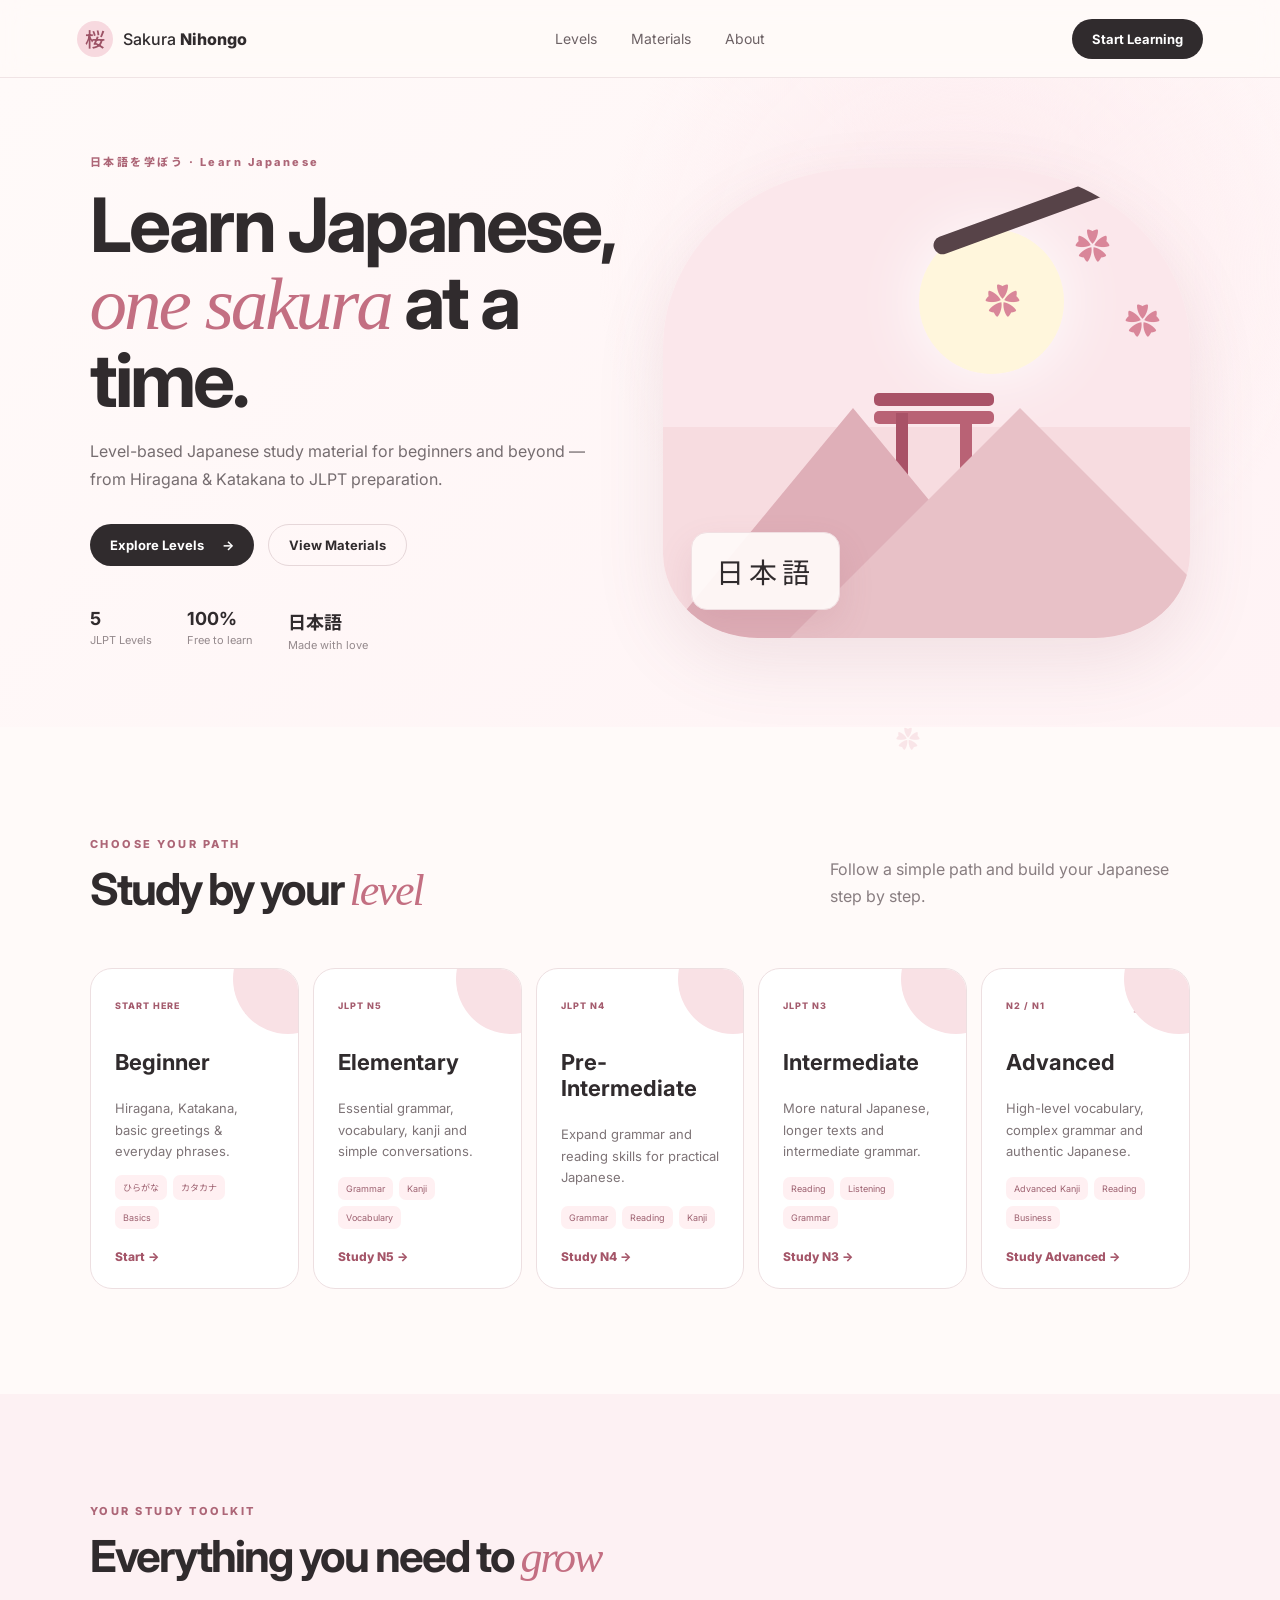
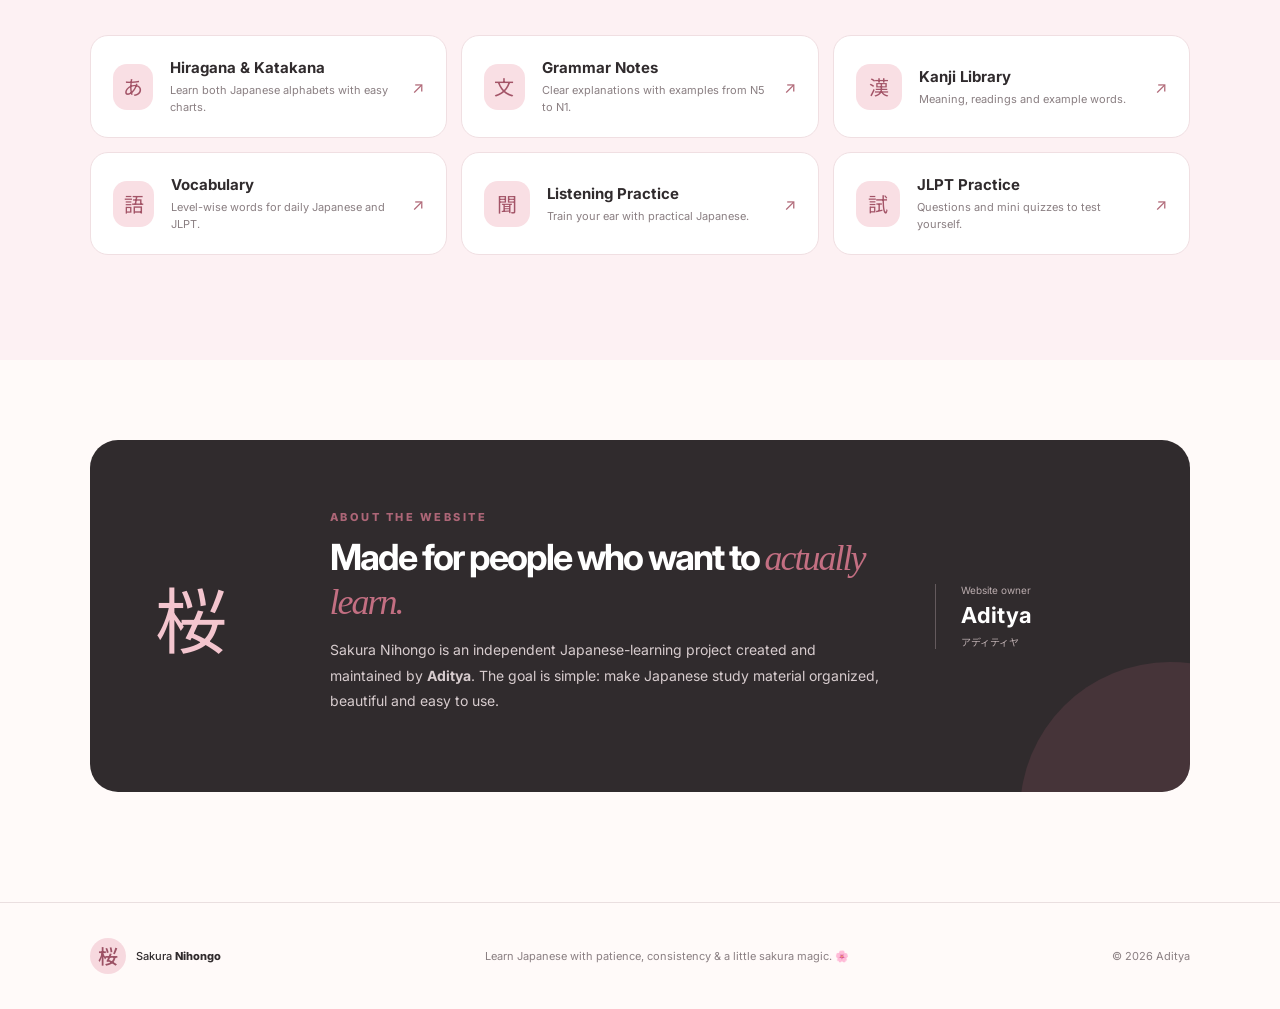
==== index.html @ 8a0b83f6 "Add files via upload" ====
<!DOCTYPE html>
<html lang="en">
<head>
  <meta charset="UTF-8">
  <meta name="viewport" content="width=device-width, initial-scale=1.0">
  <meta name="description" content="A beautiful Japanese learning website with level-based study material.">
  <title>Sakura Nihongo — Learn Japanese</title>
  <link rel="preconnect" href="https://fonts.googleapis.com">
  <link rel="preconnect" href="https://fonts.gstatic.com" crossorigin>
  <link href="https://fonts.googleapis.com/css2?family=Inter:wght@400;500;600;700;800&family=Noto+Sans+JP:wght@400;500;700;900&display=swap" rel="stylesheet">
  <link rel="stylesheet" href="style.css">
</head>
<body>
  <div class="petals" aria-hidden="true">
    <span>✿</span><span>✿</span><span>✿</span><span>✿</span><span>✿</span>
  </div>

  <header class="nav">
    <a class="brand" href="#">
      <span class="brand-mark">桜</span>
      <span>Sakura <b>Nihongo</b></span>
    </a>
    <nav>
      <a href="#levels">Levels</a>
      <a href="#materials">Materials</a>
      <a href="#about">About</a>
    </nav>
    <a class="nav-btn" href="#levels">Start Learning</a>
  </header>

  <main>
    <section class="hero">
      <div class="hero-copy">
        <div class="eyebrow">日本語を学ぼう · Learn Japanese</div>
        <h1>Learn Japanese,<br><em>one sakura</em> at a time.</h1>
        <p>Level-based Japanese study material for beginners and beyond — from Hiragana & Katakana to JLPT preparation.</p>
        <div class="hero-actions">
          <a class="primary" href="#levels">Explore Levels <span>→</span></a>
          <a class="secondary" href="#materials">View Materials</a>
        </div>
        <div class="mini-stats">
          <div><strong>5</strong><span>JLPT Levels</span></div>
          <div><strong>100%</strong><span>Free to learn</span></div>
          <div><strong>日本語</strong><span>Made with love</span></div>
        </div>
      </div>
      <div class="hero-art">
        <div class="sun"></div>
        <div class="torii"><i></i><b></b><span></span></div>
        <div class="mountain m1"></div>
        <div class="mountain m2"></div>
        <div class="branch"></div>
        <div class="cherry c1">✿</div><div class="cherry c2">✿</div><div class="cherry c3">✿</div>
        <div class="kanji-card">日本語</div>
      </div>
    </section>

    <section id="levels" class="section">
      <div class="section-heading">
        <div>
          <span class="eyebrow">CHOOSE YOUR PATH</span>
          <h2>Study by your <em>level</em></h2>
        </div>
        <p>Follow a simple path and build your Japanese step by step.</p>
      </div>

      <div class="level-grid">
        <article class="level-card beginner">
          <div class="level-top"><span class="level-pill">START HERE</span><span class="jp">初級</span></div>
          <h3>Beginner</h3><p>Hiragana, Katakana, basic greetings & everyday phrases.</p>
          <div class="topics"><span>ひらがな</span><span>カタカナ</span><span>Basics</span></div>
          <a href="#materials">Start →</a>
        </article>
        <article class="level-card n5">
          <div class="level-top"><span class="level-pill">JLPT N5</span><span class="jp">N5</span></div>
          <h3>Elementary</h3><p>Essential grammar, vocabulary, kanji and simple conversations.</p>
          <div class="topics"><span>Grammar</span><span>Kanji</span><span>Vocabulary</span></div>
          <a href="#materials">Study N5 →</a>
        </article>
        <article class="level-card n4">
          <div class="level-top"><span class="level-pill">JLPT N4</span><span class="jp">N4</span></div>
          <h3>Pre-Intermediate</h3><p>Expand grammar and reading skills for practical Japanese.</p>
          <div class="topics"><span>Grammar</span><span>Reading</span><span>Kanji</span></div>
          <a href="#materials">Study N4 →</a>
        </article>
        <article class="level-card n3">
          <div class="level-top"><span class="level-pill">JLPT N3</span><span class="jp">N3</span></div>
          <h3>Intermediate</h3><p>More natural Japanese, longer texts and intermediate grammar.</p>
          <div class="topics"><span>Reading</span><span>Listening</span><span>Grammar</span></div>
          <a href="#materials">Study N3 →</a>
        </article>
        <article class="level-card advanced">
          <div class="level-top"><span class="level-pill">N2 / N1</span><span class="jp">上級</span></div>
          <h3>Advanced</h3><p>High-level vocabulary, complex grammar and authentic Japanese.</p>
          <div class="topics"><span>Advanced Kanji</span><span>Reading</span><span>Business</span></div>
          <a href="#materials">Study Advanced →</a>
        </article>
      </div>
    </section>

    <section id="materials" class="section materials">
      <div class="section-heading">
        <div>
          <span class="eyebrow">YOUR STUDY TOOLKIT</span>
          <h2>Everything you need to <em>grow</em></h2>
        </div>
      </div>
      <div class="material-grid">
        <a class="material" href="#"><div class="icon">あ</div><div><h3>Hiragana & Katakana</h3><p>Learn both Japanese alphabets with easy charts.</p></div><span>↗</span></a>
        <a class="material" href="#"><div class="icon">文</div><div><h3>Grammar Notes</h3><p>Clear explanations with examples from N5 to N1.</p></div><span>↗</span></a>
        <a class="material" href="#"><div class="icon">漢</div><div><h3>Kanji Library</h3><p>Meaning, readings and example words.</p></div><span>↗</span></a>
        <a class="material" href="#"><div class="icon">語</div><div><h3>Vocabulary</h3><p>Level-wise words for daily Japanese and JLPT.</p></div><span>↗</span></a>
        <a class="material" href="#"><div class="icon">聞</div><div><h3>Listening Practice</h3><p>Train your ear with practical Japanese.</p></div><span>↗</span></a>
        <a class="material" href="#"><div class="icon">試</div><div><h3>JLPT Practice</h3><p>Questions and mini quizzes to test yourself.</p></div><span>↗</span></a>
      </div>
    </section>

    <section id="about" class="about">
      <div class="about-flower">桜</div>
      <div>
        <span class="eyebrow">ABOUT THE WEBSITE</span>
        <h2>Made for people who want to <em>actually learn.</em></h2>
        <p>Sakura Nihongo is an independent Japanese-learning project created and maintained by <strong>Aditya</strong>. The goal is simple: make Japanese study material organized, beautiful and easy to use.</p>
      </div>
      <div class="owner"><span>Website owner</span><strong>Aditya</strong><small>アディティヤ</small></div>
    </section>
  </main>

  <footer>
    <div class="brand"><span class="brand-mark">桜</span><span>Sakura <b>Nihongo</b></span></div>
    <p>Learn Japanese with patience, consistency & a little sakura magic. 🌸</p>
    <span>© 2026 Aditya</span>
  </footer>
  <script src="script.js"></script>
</body>
</html>
---- style.css ----
*{box-sizing:border-box}html{scroll-behavior:smooth}body{margin:0;font-family:Inter,"Noto Sans JP",sans-serif;color:#302b2d;background:#fffaf9;overflow-x:hidden}.petals span{position:fixed;color:#e8a9b7;opacity:.25;font-size:24px;z-index:-1;animation:float 12s linear infinite}.petals span:nth-child(1){left:8%;top:15%;animation-delay:0s}.petals span:nth-child(2){left:82%;top:30%;animation-delay:3s}.petals span:nth-child(3){left:25%;top:70%;animation-delay:6s}.petals span:nth-child(4){left:70%;top:80%;animation-delay:2s}.petals span:nth-child(5){left:52%;top:8%;animation-delay:8s}@keyframes float{50%{transform:translate(25px,30px) rotate(90deg)}100%{transform:translate(-10px,70px) rotate(180deg)}}a{text-decoration:none;color:inherit}.nav{height:78px;display:flex;align-items:center;justify-content:space-between;padding:0 6%;border-bottom:1px solid #f0e4e5;background:rgba(255,250,249,.86);backdrop-filter:blur(14px);position:sticky;top:0;z-index:20}.brand{display:flex;align-items:center;gap:10px;font-weight:500}.brand b{font-weight:800}.brand-mark{width:36px;height:36px;border-radius:50%;display:grid;place-items:center;background:#f7d9df;color:#9c5265;font-family:"Noto Sans JP";font-size:20px}.nav nav{display:flex;gap:34px;color:#6d6265;font-size:14px}.nav nav a:hover{color:#9c5265}.nav-btn,.primary{background:#302b2d;color:white;padding:12px 20px;border-radius:999px;font-size:13px;font-weight:700}.hero{min-height:640px;padding:75px 7%;display:grid;grid-template-columns:1fr 1fr;gap:45px;align-items:center;background:radial-gradient(circle at 75% 30%,#fde9ed 0,transparent 34%),linear-gradient(135deg,#fffaf9,#fff3f5)}.eyebrow{font-size:11px;letter-spacing:2.5px;color:#ad6677;font-weight:800}.hero h1{font-size:clamp(45px,6vw,75px);line-height:1.02;letter-spacing:-3px;margin:18px 0}.hero h1 em,.section h2 em,.about h2 em{font-family:Georgia,serif;font-weight:400;color:#c36f82}.hero p{max-width:560px;color:#766d70;line-height:1.8;font-size:16px}.hero-actions{display:flex;gap:14px;margin:30px 0}.primary{display:inline-flex;gap:18px;align-items:center}.secondary{padding:12px 20px;border:1px solid #e6d7d9;border-radius:999px;font-size:13px;font-weight:700}.mini-stats{display:flex;gap:35px;margin-top:42px}.mini-stats div{display:flex;flex-direction:column;gap:4px}.mini-stats strong{font-size:18px}.mini-stats span{font-size:11px;color:#958a8d}.hero-art{height:470px;position:relative;overflow:hidden;border-radius:38% 38% 18% 18%;background:linear-gradient(#fbe7eb 0 55%,#f7dce0 55%);box-shadow:0 25px 70px rgba(143,84,96,.12)}.sun{position:absolute;width:145px;height:145px;border-radius:50%;background:#fff6dc;right:24%;top:13%;box-shadow:0 0 70px #fff}.mountain{position:absolute;bottom:0;width:0;height:0;border-left:190px solid transparent;border-right:190px solid transparent;border-bottom:230px solid #dfafb8}.m1{left:0}.m2{right:-60px;border-bottom-color:#e8c1c7;border-left-width:230px;border-right-width:230px}.torii{position:absolute;bottom:75px;left:42%;width:100px;height:170px}.torii:before,.torii:after{content:"";position:absolute;background:#a95267}.torii:before{width:120px;height:13px;left:-10px;top:0;border-radius:5px;box-shadow:0 18px 0 #b96275}.torii:after{width:12px;height:140px;left:12px;top:20px;box-shadow:64px 0 0 #b96275}.branch{position:absolute;right:-35px;top:20px;width:300px;height:18px;background:#574348;transform:rotate(-20deg);border-radius:20px}.cherry{position:absolute;color:#d98699;font-size:35px}.c1{right:80px;top:50px}.c2{right:170px;top:105px}.c3{right:30px;top:125px}.kanji-card{position:absolute;left:28px;bottom:28px;background:#fffaf9ee;border:1px solid #f0dfe2;padding:18px 24px;border-radius:16px;font-family:"Noto Sans JP";font-size:28px;letter-spacing:5px;box-shadow:0 15px 35px #a45d6a22}.section{padding:105px 7%}.section-heading{display:flex;justify-content:space-between;align-items:end;margin-bottom:42px}.section h2,.about h2{font-size:44px;letter-spacing:-2px;margin:10px 0}.section-heading p{max-width:360px;color:#887d80;line-height:1.7}.level-grid{display:grid;grid-template-columns:repeat(5,1fr);gap:14px}.level-card{min-height:300px;padding:24px;border:1px solid #eddfE1;border-radius:22px;background:#fff;display:flex;flex-direction:column;transition:.25s;position:relative;overflow:hidden}.level-card:hover{transform:translateY(-6px);box-shadow:0 20px 45px #9c52651a}.level-card:before{content:"";position:absolute;width:110px;height:110px;border-radius:50%;right:-45px;top:-45px;background:#f9e1e5}.level-top{display:flex;justify-content:space-between;align-items:center}.level-pill{font-size:9px;font-weight:800;letter-spacing:1px;color:#a45b6d}.jp{font-family:"Noto Sans JP";color:#d39aa6}.level-card h3{font-size:22px;margin:32px 0 10px}.level-card p{font-size:13px;line-height:1.65;color:#7e7477}.topics{display:flex;flex-wrap:wrap;gap:6px;margin-top:auto}.topics span{background:#fff0f2;padding:6px 8px;border-radius:7px;font-size:9px;color:#9d6170}.level-card a{margin-top:20px;font-size:12px;font-weight:800;color:#a45568}.materials{background:#fdf1f3}.material-grid{display:grid;grid-template-columns:repeat(3,1fr);gap:14px}.material{display:flex;align-items:center;gap:17px;background:#fff;border:1px solid #f0dfe2;padding:22px;border-radius:18px;transition:.2s}.material:hover{transform:translateY(-3px);border-color:#dfb4bd}.material .icon{width:46px;height:46px;border-radius:14px;background:#f9dfe4;color:#a35467;display:grid;place-items:center;font-family:"Noto Sans JP";font-size:20px}.material h3{margin:0 0 5px;font-size:15px}.material p{margin:0;color:#8a7f82;font-size:11px;line-height:1.5}.material>span{margin-left:auto;color:#b16a79}.about{margin:80px 7% 110px;padding:65px;display:grid;grid-template-columns:130px 1fr 190px;gap:45px;align-items:center;background:#302b2d;color:#fff;border-radius:28px;position:relative;overflow:hidden}.about:after{content:"";position:absolute;width:300px;height:300px;border-radius:50%;right:-130px;bottom:-170px;background:#73455355}.about-flower{font-family:"Noto Sans JP";font-size:72px;color:#f3c5ce}.about h2{font-size:36px}.about p{color:#d7ccce;line-height:1.8;max-width:620px;font-size:14px}.owner{border-left:1px solid #645a5d;padding-left:25px;display:flex;flex-direction:column;gap:6px}.owner span,.owner small{font-size:10px;color:#b9abad}.owner strong{font-size:22px}footer{padding:35px 7%;border-top:1px solid #eadfe0;display:flex;justify-content:space-between;align-items:center;color:#8a7f82;font-size:11px}footer .brand{color:#302b2d}footer p{margin:0}@media(max-width:900px){.hero{grid-template-columns:1fr}.hero-art{height:380px}.level-grid{grid-template-columns:repeat(2,1fr)}.material-grid{grid-template-columns:1fr 1fr}.about{grid-template-columns:1fr;padding:40px}.owner{border-left:0;border-top:1px solid #645a5d;padding:20px 0 0}.section-heading{display:block}.section-heading p{margin-top:20px}}@media(max-width:600px){.nav{padding:0 5%}.nav nav{display:none}.nav-btn{padding:10px 14px}.hero{padding:55px 6%;min-height:auto}.hero h1{letter-spacing:-2px}.mini-stats{gap:18px}.section{padding:70px 6%}.section h2{font-size:35px}.level-grid,.material-grid{grid-template-columns:1fr}.hero-art{height:330px}.about{margin:30px 6% 70px;padding:32px}.about h2{font-size:30px}footer{flex-direction:column;gap:18px;text-align:center}}
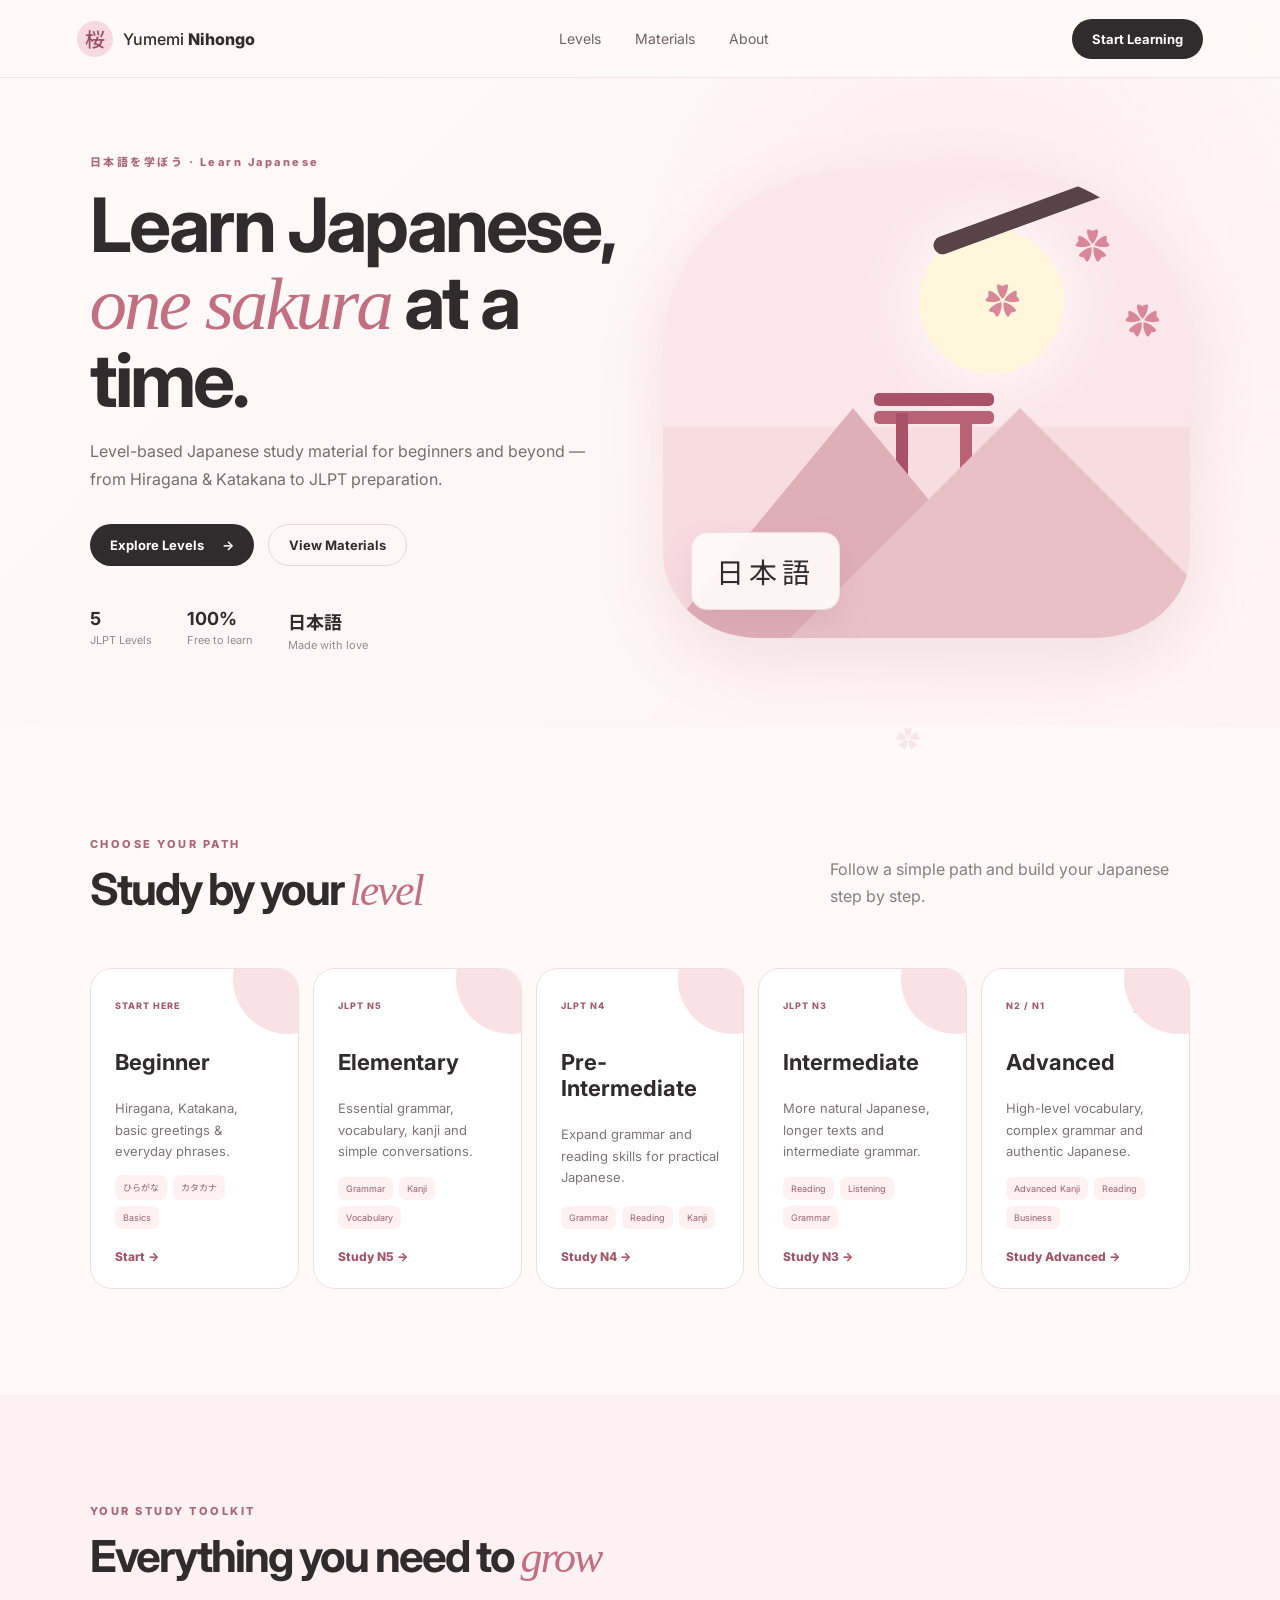
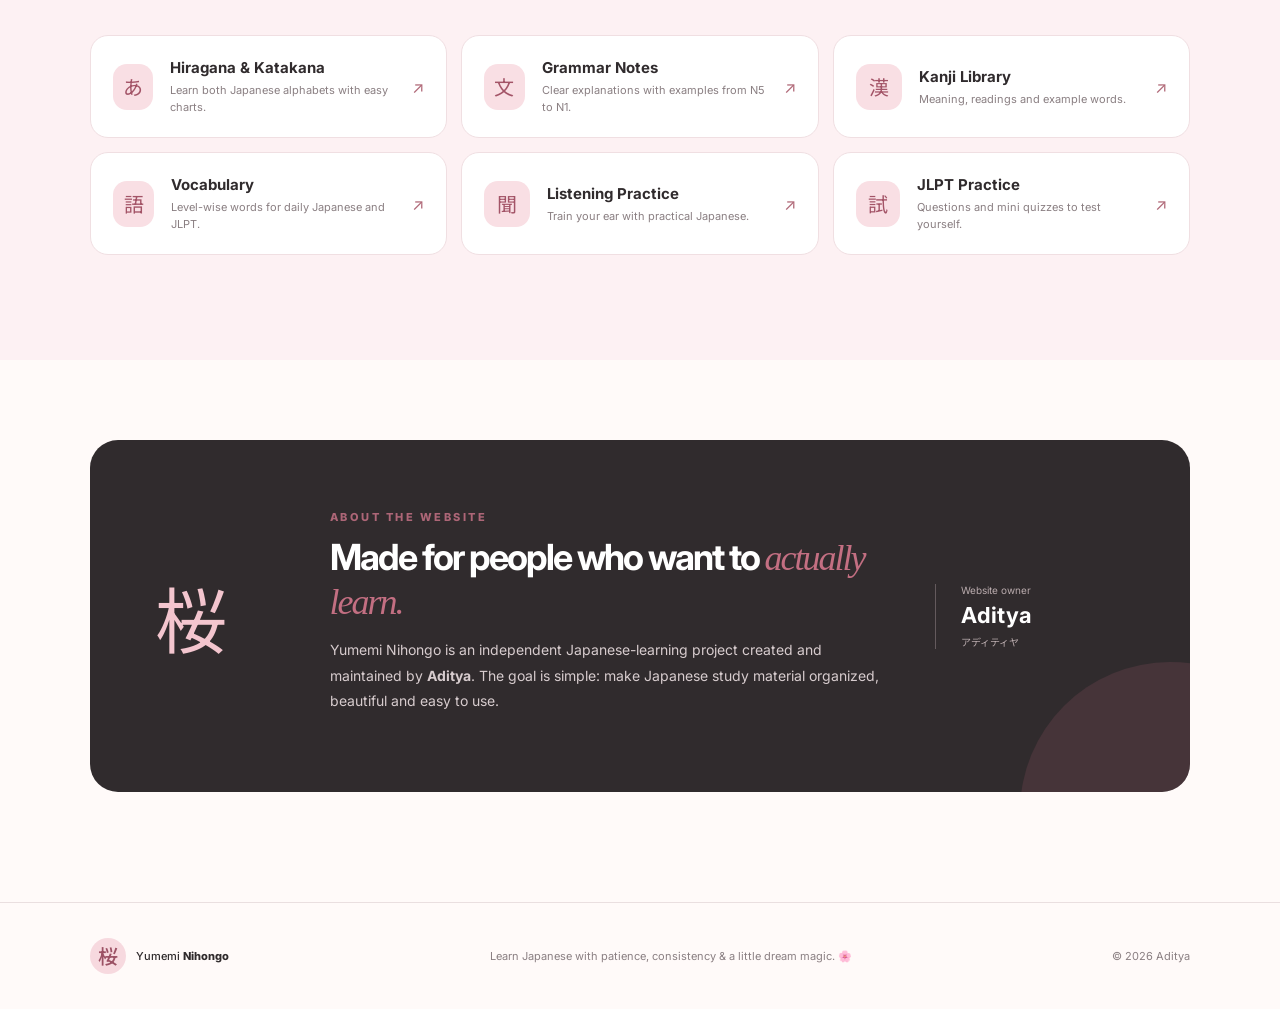
==== commit 1ed0d41a: "Add files via upload" ====
--- a/index.html
+++ b/index.html
@@ -4,7 +4,7 @@
   <meta charset="UTF-8">
   <meta name="viewport" content="width=device-width, initial-scale=1.0">
   <meta name="description" content="A beautiful Japanese learning website with level-based study material.">
-  <title>Sakura Nihongo — Learn Japanese</title>
+  <title>Yumemi Nihongo — Learn Japanese</title>
   <link rel="preconnect" href="https://fonts.googleapis.com">
   <link rel="preconnect" href="https://fonts.gstatic.com" crossorigin>
   <link href="https://fonts.googleapis.com/css2?family=Inter:wght@400;500;600;700;800&family=Noto+Sans+JP:wght@400;500;700;900&display=swap" rel="stylesheet">
@@ -18,7 +18,7 @@
   <header class="nav">
     <a class="brand" href="#">
       <span class="brand-mark">桜</span>
-      <span>Sakura <b>Nihongo</b></span>
+      <span>Yumemi <b>Nihongo</b></span>
     </a>
     <nav>
       <a href="#levels">Levels</a>
@@ -120,15 +120,15 @@
       <div>
         <span class="eyebrow">ABOUT THE WEBSITE</span>
         <h2>Made for people who want to <em>actually learn.</em></h2>
-        <p>Sakura Nihongo is an independent Japanese-learning project created and maintained by <strong>Aditya</strong>. The goal is simple: make Japanese study material organized, beautiful and easy to use.</p>
+        <p>Yumemi Nihongo is an independent Japanese-learning project created and maintained by <strong>Aditya</strong>. The goal is simple: make Japanese study material organized, beautiful and easy to use.</p>
       </div>
       <div class="owner"><span>Website owner</span><strong>Aditya</strong><small>アディティヤ</small></div>
     </section>
   </main>
 
   <footer>
-    <div class="brand"><span class="brand-mark">桜</span><span>Sakura <b>Nihongo</b></span></div>
-    <p>Learn Japanese with patience, consistency & a little sakura magic. 🌸</p>
+    <div class="brand"><span class="brand-mark">桜</span><span>Yumemi <b>Nihongo</b></span></div>
+    <p>Learn Japanese with patience, consistency & a little dream magic. 🌸</p>
     <span>© 2026 Aditya</span>
   </footer>
   <script src="script.js"></script>
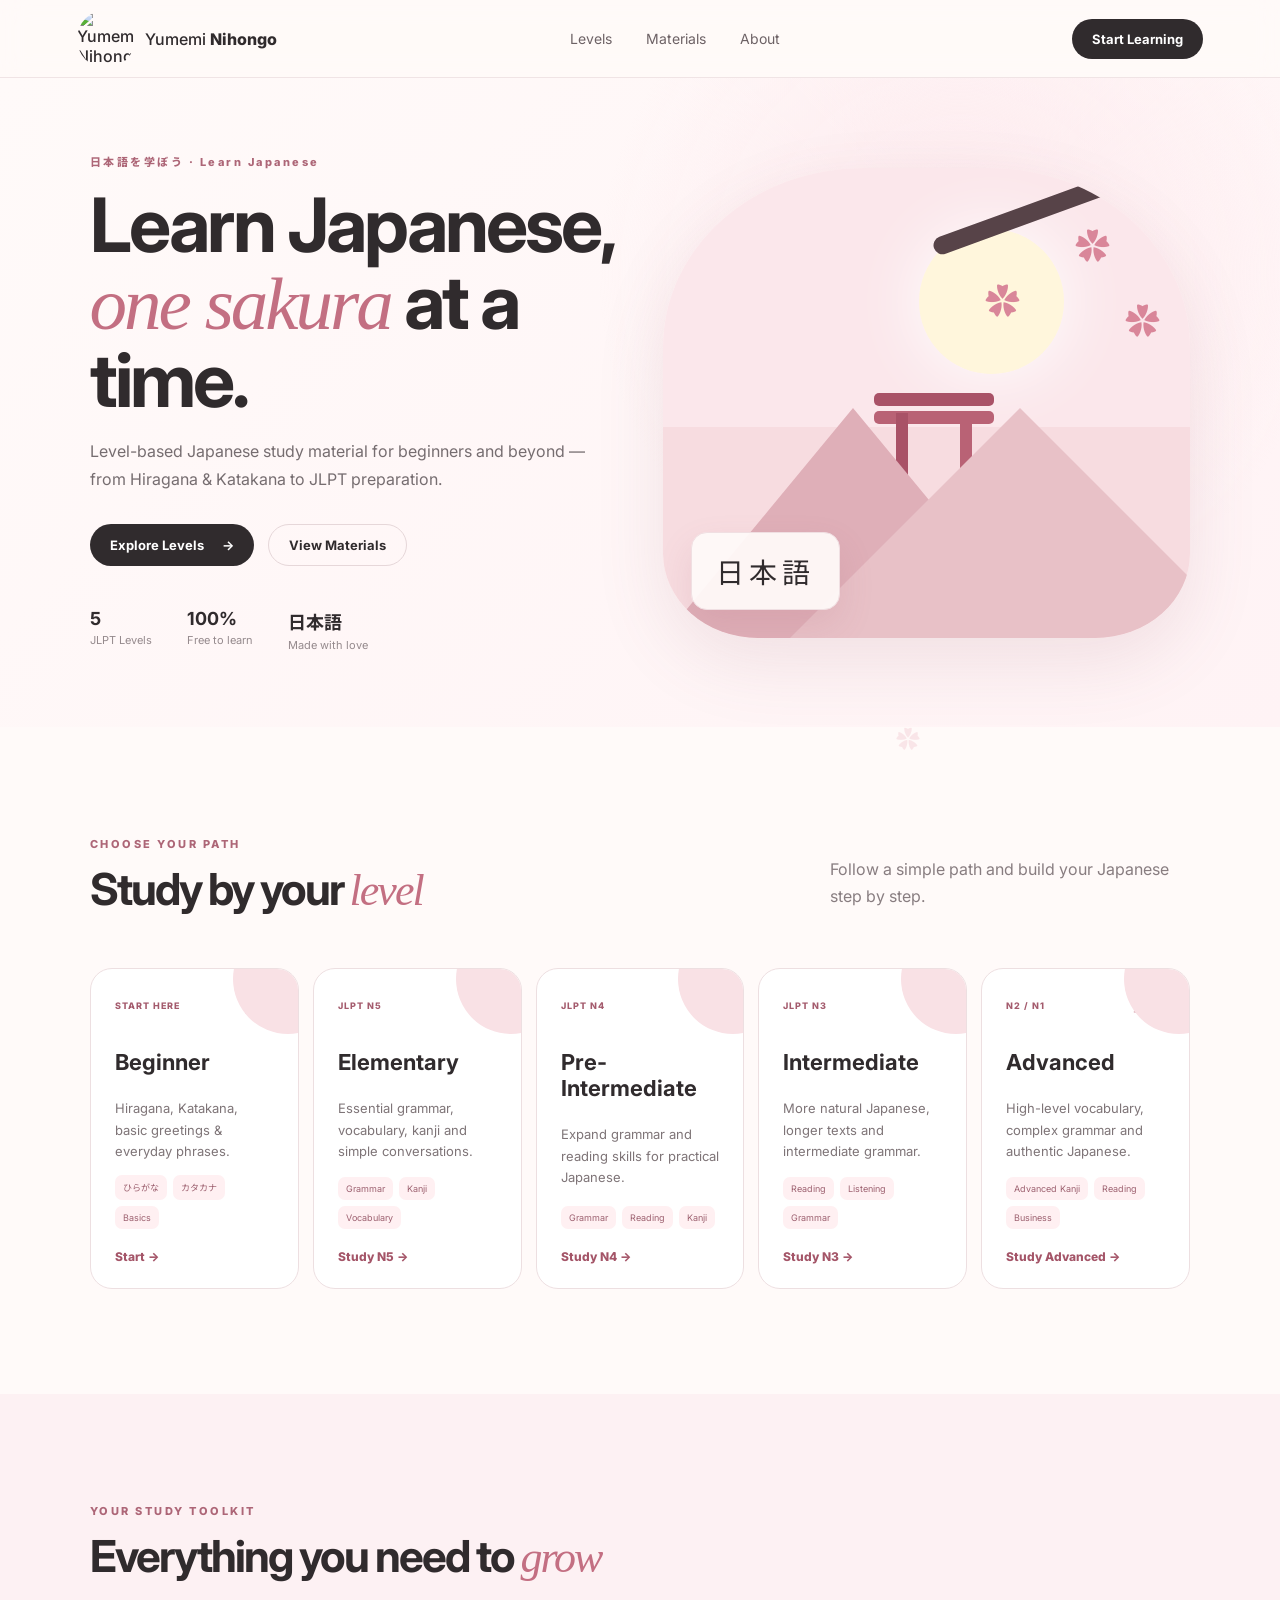
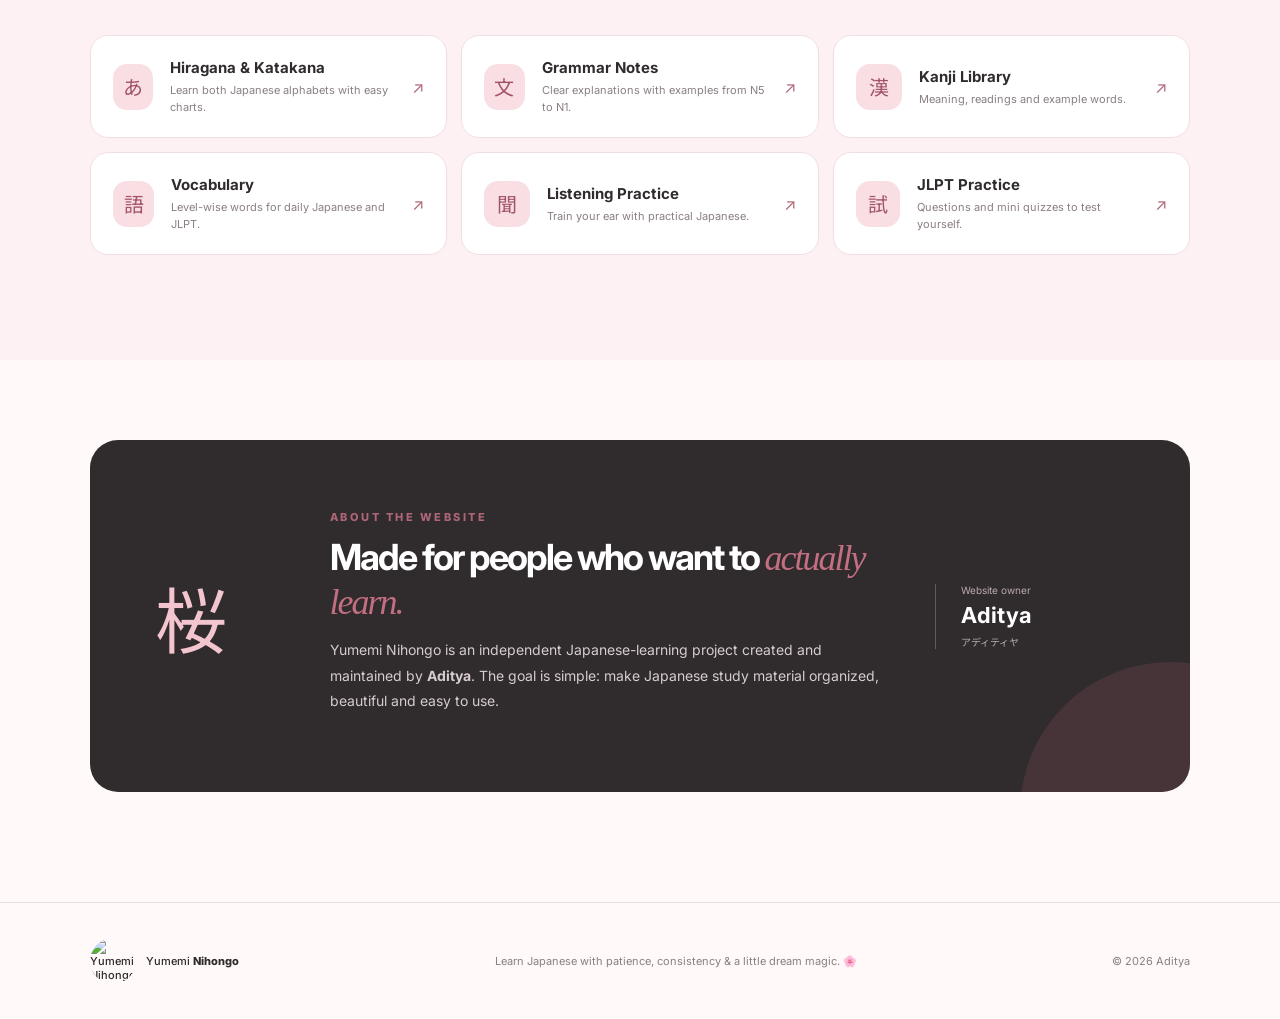
==== commit 2de8e75f: "Create index.html for Yumemi Nihongo website Initial HTML structure for Yumemi Nihongo website, incl" ====
--- a/index.html
+++ b/index.html
@@ -9,6 +9,25 @@
   <link rel="preconnect" href="https://fonts.gstatic.com" crossorigin>
   <link href="https://fonts.googleapis.com/css2?family=Inter:wght@400;500;600;700;800&family=Noto+Sans+JP:wght@400;500;700;900&display=swap" rel="stylesheet">
   <link rel="stylesheet" href="style.css">
+
+    <style>
+      .site-logo {
+        width: 58px;
+        height: 58px;
+        object-fit: contain;
+        border-radius: 50%;
+        display: block;
+        flex: 0 0 auto;
+      }
+      footer .site-logo {
+        width: 46px;
+        height: 46px;
+      }
+      .brand {
+        align-items: center;
+      }
+    </style>
+
 </head>
 <body>
   <div class="petals" aria-hidden="true">
@@ -17,7 +36,7 @@
 
   <header class="nav">
     <a class="brand" href="#">
-      <span class="brand-mark">桜</span>
+      <img class="site-logo" src="logo.png" alt="Yumemi Nihongo logo">
       <span>Yumemi <b>Nihongo</b></span>
     </a>
     <nav>
@@ -127,7 +146,7 @@
   </main>
 
   <footer>
-    <div class="brand"><span class="brand-mark">桜</span><span>Yumemi <b>Nihongo</b></span></div>
+    <div class="brand"><img class="site-logo" src="logo.png" alt="Yumemi Nihongo logo"><span>Yumemi <b>Nihongo</b></span></div>
     <p>Learn Japanese with patience, consistency & a little dream magic. 🌸</p>
     <span>© 2026 Aditya</span>
   </footer>
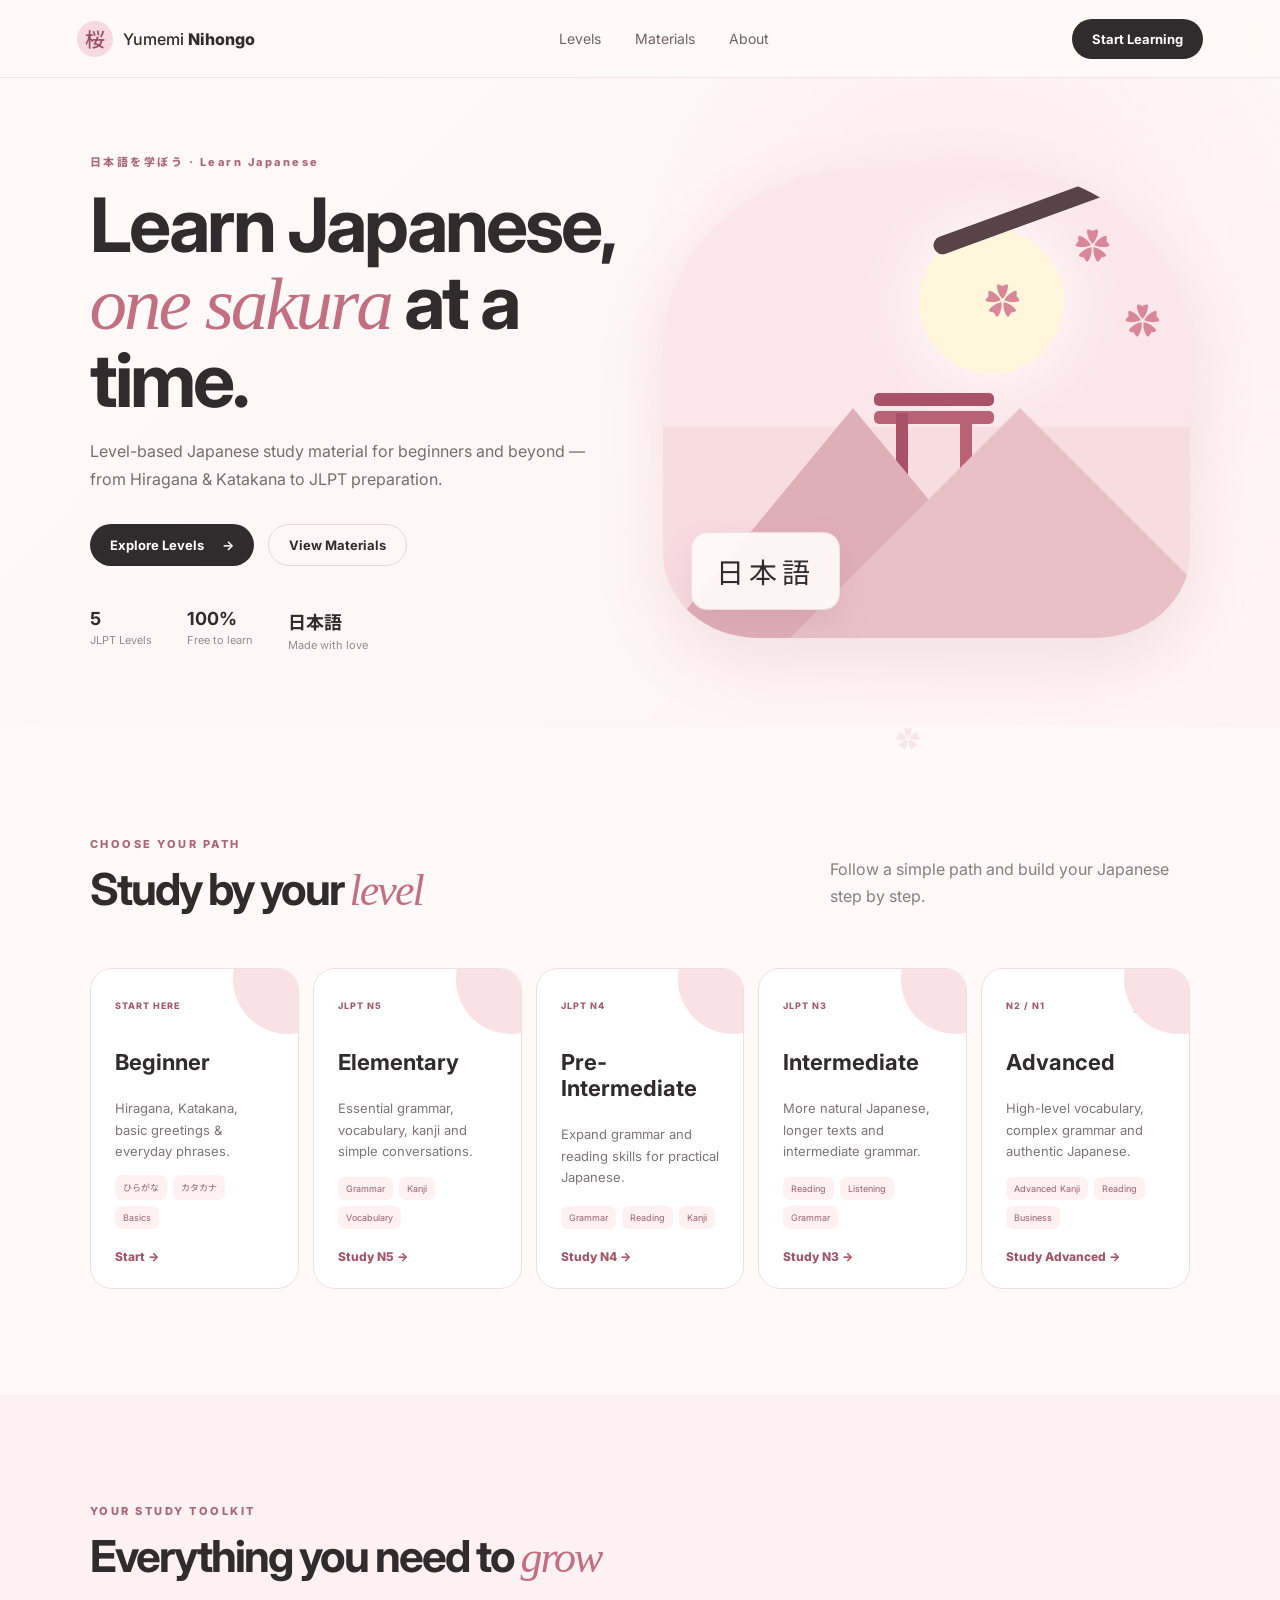
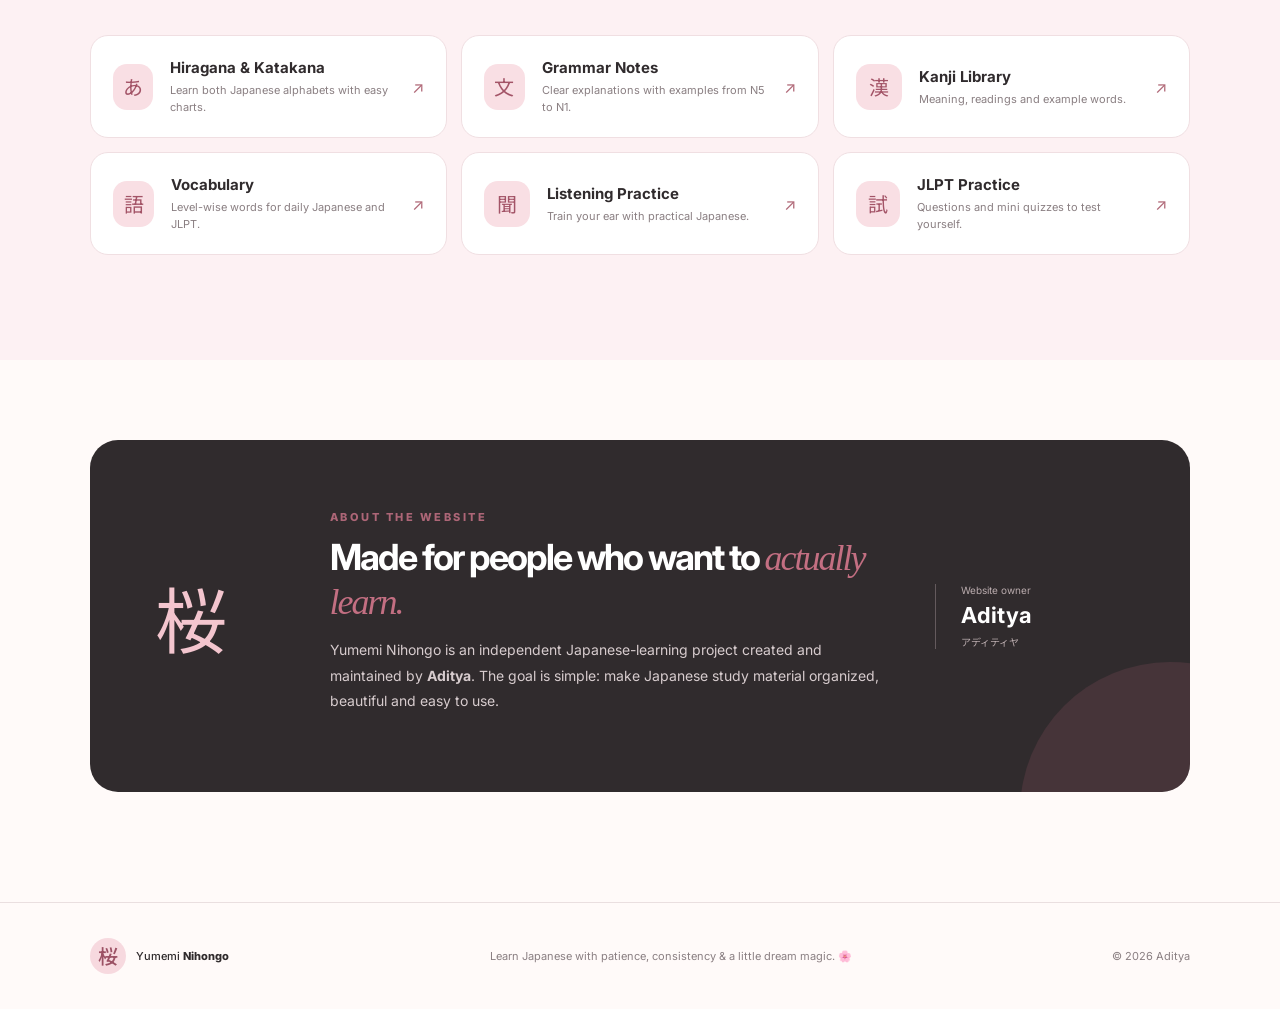
==== commit 48fdf04d: "Add files via upload" ====
--- a/index.html
+++ b/index.html
@@ -9,25 +9,6 @@
   <link rel="preconnect" href="https://fonts.gstatic.com" crossorigin>
   <link href="https://fonts.googleapis.com/css2?family=Inter:wght@400;500;600;700;800&family=Noto+Sans+JP:wght@400;500;700;900&display=swap" rel="stylesheet">
   <link rel="stylesheet" href="style.css">
-
-    <style>
-      .site-logo {
-        width: 58px;
-        height: 58px;
-        object-fit: contain;
-        border-radius: 50%;
-        display: block;
-        flex: 0 0 auto;
-      }
-      footer .site-logo {
-        width: 46px;
-        height: 46px;
-      }
-      .brand {
-        align-items: center;
-      }
-    </style>
-
 </head>
 <body>
   <div class="petals" aria-hidden="true">
@@ -36,7 +17,7 @@
 
   <header class="nav">
     <a class="brand" href="#">
-      <img class="site-logo" src="logo.png" alt="Yumemi Nihongo logo">
+      <span class="brand-mark">桜</span>
       <span>Yumemi <b>Nihongo</b></span>
     </a>
     <nav>
@@ -125,7 +106,7 @@
         </div>
       </div>
       <div class="material-grid">
-        <a class="material" href="#"><div class="icon">あ</div><div><h3>Hiragana & Katakana</h3><p>Learn both Japanese alphabets with easy charts.</p></div><span>↗</span></a>
+        <a class="material" href="hiragana.html"><div class="icon">あ</div><div><h3>Hiragana & Katakana</h3><p>Learn both Japanese alphabets with easy charts.</p></div><span>↗</span></a>
         <a class="material" href="#"><div class="icon">文</div><div><h3>Grammar Notes</h3><p>Clear explanations with examples from N5 to N1.</p></div><span>↗</span></a>
         <a class="material" href="#"><div class="icon">漢</div><div><h3>Kanji Library</h3><p>Meaning, readings and example words.</p></div><span>↗</span></a>
         <a class="material" href="#"><div class="icon">語</div><div><h3>Vocabulary</h3><p>Level-wise words for daily Japanese and JLPT.</p></div><span>↗</span></a>
@@ -146,7 +127,7 @@
   </main>
 
   <footer>
-    <div class="brand"><img class="site-logo" src="logo.png" alt="Yumemi Nihongo logo"><span>Yumemi <b>Nihongo</b></span></div>
+    <div class="brand"><span class="brand-mark">桜</span><span>Yumemi <b>Nihongo</b></span></div>
     <p>Learn Japanese with patience, consistency & a little dream magic. 🌸</p>
     <span>© 2026 Aditya</span>
   </footer>
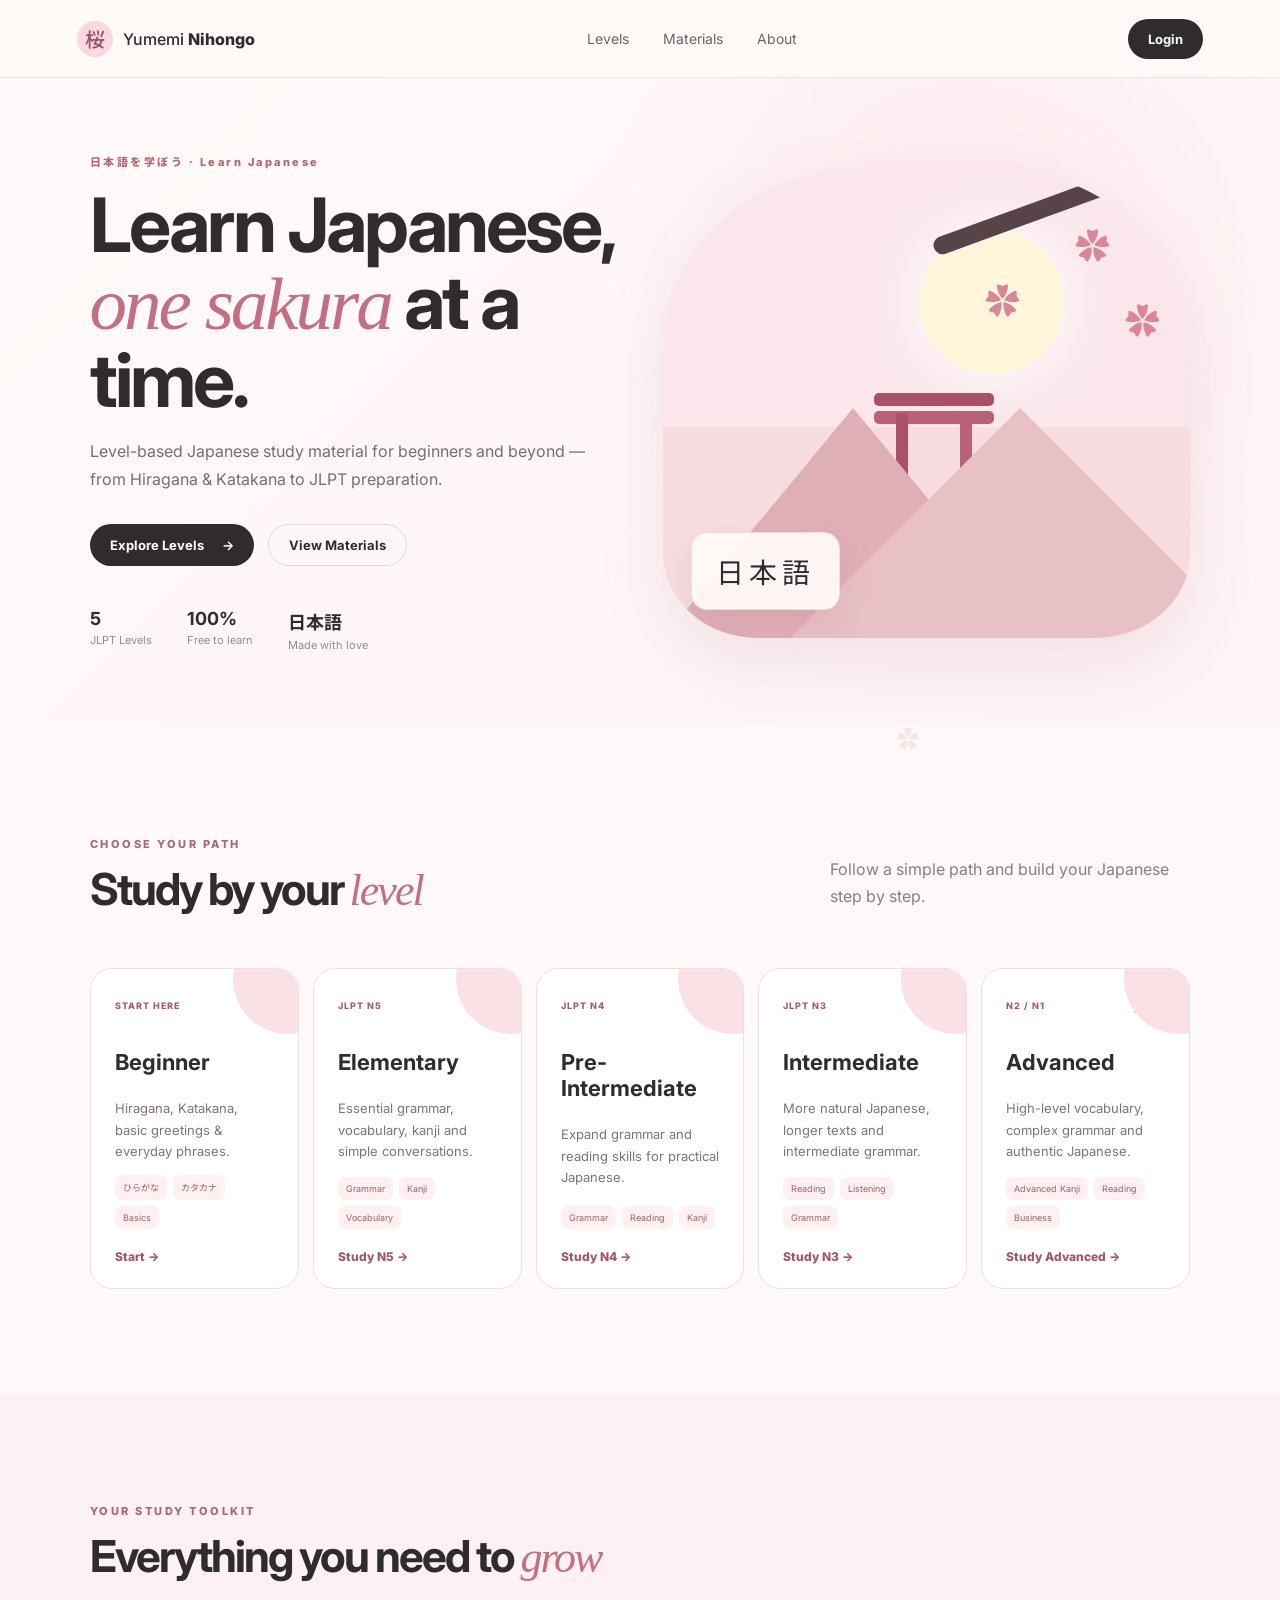
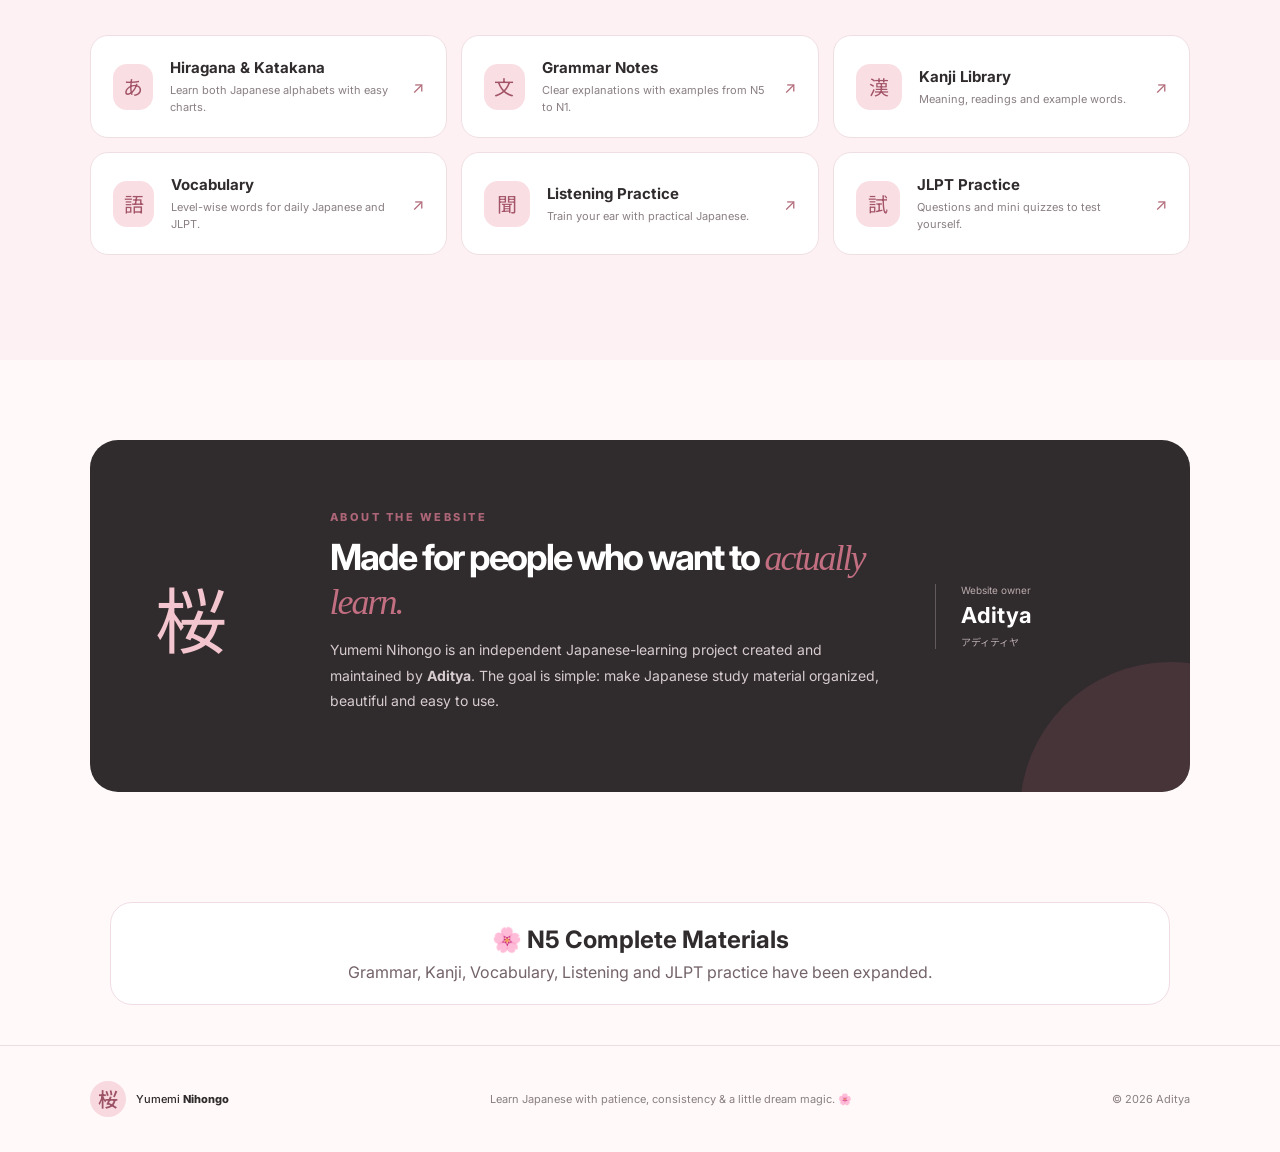
==== commit e4d1eae4: "Add files via upload" ====
--- a/index.html
+++ b/index.html
@@ -25,7 +25,7 @@
       <a href="#materials">Materials</a>
       <a href="#about">About</a>
     </nav>
-    <a class="nav-btn" href="#levels">Start Learning</a>
+    <a class="nav-btn" id="authBtn" href="login.html">Login</a>
   </header>
 
   <main>
@@ -106,7 +106,7 @@
         </div>
       </div>
       <div class="material-grid">
-        <a class="material" href="hiragana.html"><div class="icon">あ</div><div><h3>Hiragana & Katakana</h3><p>Learn both Japanese alphabets with easy charts.</p></div><span>↗</span></a>
+        <a class="material" href="#"><div class="icon">あ</div><div><h3>Hiragana & Katakana</h3><p>Learn both Japanese alphabets with easy charts.</p></div><span>↗</span></a>
         <a class="material" href="#"><div class="icon">文</div><div><h3>Grammar Notes</h3><p>Clear explanations with examples from N5 to N1.</p></div><span>↗</span></a>
         <a class="material" href="#"><div class="icon">漢</div><div><h3>Kanji Library</h3><p>Meaning, readings and example words.</p></div><span>↗</span></a>
         <a class="material" href="#"><div class="icon">語</div><div><h3>Vocabulary</h3><p>Level-wise words for daily Japanese and JLPT.</p></div><span>↗</span></a>
@@ -124,7 +124,7 @@
       </div>
       <div class="owner"><span>Website owner</span><strong>Aditya</strong><small>アディティヤ</small></div>
     </section>
-  </main>
+  <section style="max-width:1100px;margin:40px auto;padding:0 20px"><div style="background:#fff;border:1px solid #f0dce5;border-radius:22px;padding:22px;text-align:center"><h2 style="margin:0 0 8px">🌸 N5 Complete Materials</h2><p style="margin:0;color:#74636a">Grammar, Kanji, Vocabulary, Listening and JLPT practice have been expanded.</p></div></section></main>
 
   <footer>
     <div class="brand"><span class="brand-mark">桜</span><span>Yumemi <b>Nihongo</b></span></div>
@@ -132,5 +132,20 @@
     <span>© 2026 Aditya</span>
   </footer>
   <script src="script.js"></script>
-</body>
+<script src="auth.js"></script>
+<script>
+(function(){
+ const u=ynUser(), nav=document.querySelector("header nav");
+ if(u && nav){
+   const a=document.createElement("a"); a.href="#account"; a.textContent="Hi, "+u.name;
+   a.style.cssText="font-weight:700;text-decoration:none;";
+   nav.appendChild(a);
+ }
+})();
+</script><script>
+(function(){
+ const b=document.getElementById("authBtn"),u=ynUser();
+ if(b&&u){b.textContent="Logout";b.href="#";b.onclick=function(e){e.preventDefault();ynLogout();};}
+})();
+</script></body>
 </html>
